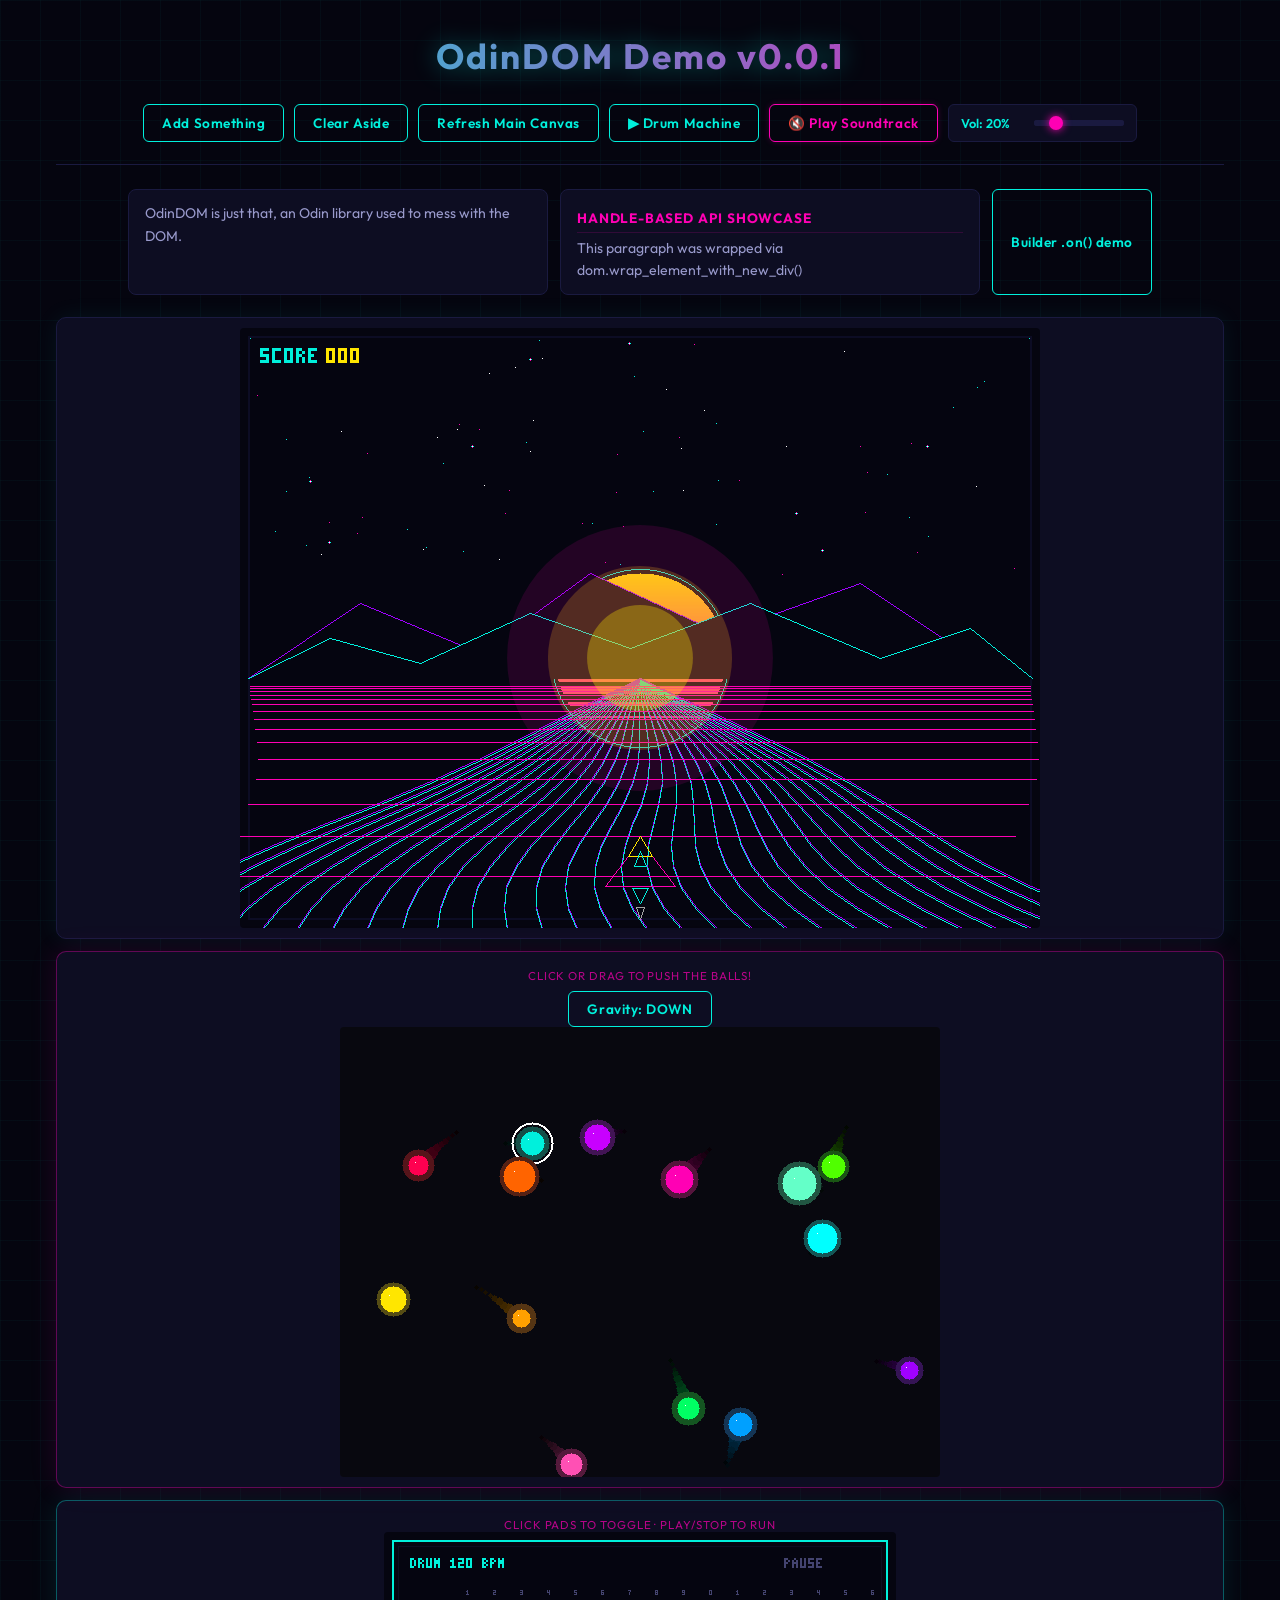
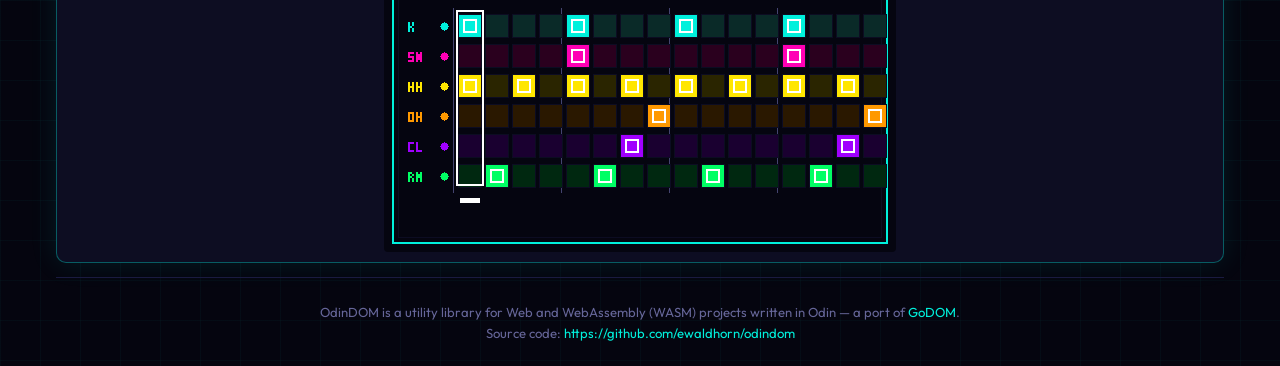
==== docs/index.html @ b6b57e2c "Fixes" ====
<!DOCTYPE html>
<html>
  <head>
    <meta charset="utf-8" />
    <meta name="viewport" content="width=device-width, initial-scale=1.0" />
    <meta name="description" content="OdinDOM — an Odin WebAssembly DOM utility library demo featuring canvas drawing primitives, interactive physics simulation, switchable gravity, and a drum sequencer." />
    <script src="../web/odindom.js"></script>
    <title>OdinDOM Demo</title>
    <link href="styles.css" rel="stylesheet" />
  </head>
  <body>
    <header>
      <h1 id="title">OdinDOM — The Demo</h1>
    </header>
    <nav>
      <div id="controls">
        <button id="addSomethingButton" type="button">Add Something</button>
        <button id="clearAsideButton" type="button">Clear Aside</button>
        <button id="refreshButton" type="button">Refresh Main Canvas</button>
        <button id="drumPlayButton" type="button">▶ Drum Machine</button>
        <button id="audioToggleButton" type="button" onclick="toggleAudio()">🔇 Play Soundtrack</button>
        <div class="volume-control">
          <span id="volumeLabel">Vol: 20%</span>
          <input id="volumeSlider" type="range" min="0" max="1" step="0.01" value="0.2" oninput="changeVolume(this.value)" />
        </div>
      </div>
    </nav>
    <hr />
    <section>
      <div id="loading">Loading ...</div>
      <div id="application" class="application"></div>
    </section>

    <!-- Canvas One: static synthwave gallery -->
    <div id="canvasOneDiv" class="canvas-container" title="Synthwave Gallery — click Refresh to redraw"></div>

    <!-- Canvas Two: interactive ball physics -->
    <div id="canvasTwoDiv" class="canvas-container canvas-interactive" title="Click or drag to push the balls!">
      <div class="canvas-hint">Click or drag to push the balls!</div>
      <div class="canvas-controls">
        <button id="gravityButton" type="button">Gravity: DOWN</button>
      </div>
    </div>

    <!-- Canvas Three: retro drum machine sequencer -->
    <div id="canvasThreeDiv" class="canvas-container canvas-drum" title="Click or tap to toggle sequencer steps!">
      <div class="canvas-hint">Click pads to toggle · Play/Stop to run</div>
    </div>

    <hr />
    <footer id="information">
      <p>
        OdinDOM is a utility library for Web and WebAssembly (WASM) projects written in Odin —
        a port of <a href="https://github.com/ewaldhorn/godom">GoDOM</a>.
      </p>
      <p>
        Source code:
        <a href="https://github.com/ewaldhorn/odindom">
            https://github.com/ewaldhorn/odindom
        </a>
      </p>
    </footer>

    <script src="app.js" defer></script>
  </body>
</html>
---- docs/styles.css ----
/* ============================================================
   OdinDOM Demo — Synthwave Dark Theme
   ============================================================ */

@import url('https://fonts.googleapis.com/css2?family=Outfit:wght@300;400;600;700&display=swap');

:root {
  --bg:           #05050f;
  --surface:      #0d0d22;
  --border:       #1a1a40;
  --glow-cyan:    #00f0dc;
  --glow-magenta: #ff00b4;
  --glow-violet:  #a000ff;
  --glow-yellow:  #ffe600;
  --text-primary: #e0e0ff;
  --text-muted:   #666699;
  --accent:       #00f0dc;
}

* {
  box-sizing: border-box;
  margin: 0;
  padding: 0;
}

body {
  font-family: 'Outfit', Roboto, Helvetica, Arial, sans-serif;
  background: var(--bg);
  color: var(--text-primary);
  max-width: 1200px;
  margin: 0 auto;
  padding: 16px;
  text-align: center;

  /* Subtle grid scanline texture */
  background-image:
    linear-gradient(rgba(0,240,220,0.03) 1px, transparent 1px),
    linear-gradient(90deg, rgba(0,240,220,0.03) 1px, transparent 1px);
  background-size: 40px 40px;
}

/* ---- Header ---- */
h1 {
  font-size: clamp(1.4rem, 4vw, 2.2rem);
  font-weight: 700;
  letter-spacing: 0.06em;
  padding: 18px 0 10px;
  background: linear-gradient(90deg, var(--glow-cyan), var(--glow-magenta));
  -webkit-background-clip: text;
  -webkit-text-fill-color: transparent;
  background-clip: text;
  filter: drop-shadow(0 0 12px rgba(0,240,220,0.4));
}

/* ---- Nav / Controls ---- */
nav {
  margin: 8px 0;
}

#controls {
  display: none;
  gap: 10px;
  flex-wrap: wrap;
  justify-content: center;
  padding: 8px 0;
}

button {
  font-family: inherit;
  font-size: 0.85rem;
  font-weight: 600;
  letter-spacing: 0.04em;
  padding: 8px 18px;
  border-radius: 6px;
  border: 1px solid var(--glow-cyan);
  background: transparent;
  color: var(--glow-cyan);
  cursor: pointer;
  transition: background 0.2s, box-shadow 0.2s, color 0.2s;
}

button:hover {
  background: rgba(0,240,220,0.12);
  box-shadow: 0 0 12px rgba(0,240,220,0.45);
  color: #fff;
}

hr {
  border: none;
  border-top: 1px solid var(--border);
  margin: 14px 0;
}

/* ---- Application section (article + aside) ---- */
#loading {
  color: var(--text-muted);
  padding: 16px;
  font-style: italic;
}

#information {
  display: none;
  color: var(--text-muted);
  font-size: 0.82rem;
  line-height: 1.6;
  padding: 10px 0 6px;
}

#information a {
  color: var(--glow-cyan);
  text-decoration: none;
}
#information a:hover {
  text-decoration: underline;
}

.application {
  display: flex;
  flex-wrap: wrap;
  gap: 12px;
  justify-content: center;
  padding: 10px 0;
}

article, aside {
  background: var(--surface);
  border: 1px solid var(--border);
  border-radius: 8px;
  padding: 12px 16px;
  min-width: 180px;
  flex: 1 1 200px;
  max-width: 420px;
  text-align: left;
  font-size: 0.88rem;
  color: var(--text-muted);
  line-height: 1.6;
}

/* ---- Canvas containers ---- */
.canvas-container {
  display: flex;
  flex-direction: column;
  align-items: center;
  justify-content: center;
  margin: 12px auto;
  padding: 10px;
  background: var(--surface);
  border: 1px solid var(--border);
  border-radius: 10px;
  box-shadow: 0 0 24px rgba(0,240,220,0.07);
  /* Allow the canvas to shrink on narrow screens */
  max-width: 100%;
  overflow: hidden;
}

/* Canvas elements created by Zig scale responsively */
canvas {
  max-width: 100%;
  height: auto;
  display: block;
  border-radius: 4px;
  image-rendering: pixelated;
}

/* Physics canvas — crosshair cursor, extra neon glow hint */
.canvas-interactive {
  border-color: rgba(255,0,180,0.35);
  box-shadow: 0 0 28px rgba(255,0,180,0.12);
  position: relative;
}

.canvas-interactive canvas {
  cursor: crosshair;
}

.canvas-drum {
  border-color: rgba(0, 240, 220, 0.35);
  box-shadow: 0 0 28px rgba(0, 240, 220, 0.10);
}

.canvas-drum canvas {
  cursor: pointer;
  image-rendering: pixelated;
}

.canvas-hint {
  font-size: 0.72rem;
  color: var(--glow-magenta);
  letter-spacing: 0.08em;
  text-transform: uppercase;
  margin-top: 6px;
  opacity: 0.7;
  transition: opacity 0.3s;
}

.canvas-interactive:hover .canvas-hint {
  opacity: 1.0;
}

.canvas-controls {
  margin-top: 8px;
  display: flex;
  gap: 8px;
  justify-content: center;
  flex-wrap: wrap;
}

/* ---- Coloured text classes (used by addRandomParagraph) ---- */
.blue   { color: #4488ff; }
.red    { color: #ff4466; }
.orange { color: #ff9900; }
.large  { font-size: large; }
.larger { font-size: larger; }
.xlarge { font-size: x-large; }

/* ---- Aside element variants ---- */
.aside-note {
  font-size: 0.82rem;
  padding: 4px 8px;
  margin: 4px 0;
  border-left: 3px solid var(--glow-cyan);
  border-radius: 2px;
  background: rgba(0,240,220,0.04);
  transition: border-color 0.3s;
}
.aside-note.blue   { border-left-color: #4488ff; }
.aside-note.red    { border-left-color: #ff4466; }
.aside-note.orange { border-left-color: #ff9900; }

.aside-tag {
  display: inline-block;
  font-size: 0.72rem;
  font-weight: 600;
  letter-spacing: 0.04em;
  padding: 2px 8px;
  margin: 3px 2px;
  border-radius: 10px;
  border: 1px solid;
  background: rgba(0,240,220,0.06);
  text-transform: lowercase;
}
.aside-tag.blue   { border-color: #4488ff; color: #6699ff; }
.aside-tag.red    { border-color: #ff4466; color: #ff6688; }
.aside-tag.orange { border-color: #ff9900; color: #ffbb44; }

.aside-quip {
  font-style: italic;
  font-size: 0.85rem;
  color: var(--text-muted);
  padding: 4px 8px 4px 16px;
  margin: 4px 0;
  position: relative;
  opacity: 0.85;
}
.aside-quip::before {
  content: "\201C";
  position: absolute;
  left: 0;
  top: 2px;
  font-size: 1.2rem;
  color: var(--glow-magenta);
  opacity: 0.5;
}

.boo-header {
  font-size: 0.85rem;
  font-weight: 700;
  letter-spacing: 0.06em;
  text-transform: uppercase;
  color: var(--glow-magenta);
  margin: 6px 0 4px;
  padding-bottom: 2px;
  border-bottom: 1px solid rgba(255,0,180,0.15);
}

/* ---- Soundtrack Toggle Button Neon Styling ---- */
#audioToggleButton {
  border-color: var(--glow-magenta);
  color: var(--glow-magenta);
  box-shadow: 0 0 6px rgba(255, 0, 180, 0.2);
  transition: all 0.3s cubic-bezier(0.4, 0, 0.2, 1);
}

#audioToggleButton:hover {
  background: rgba(255, 0, 180, 0.15);
  box-shadow: 0 0 16px rgba(255, 0, 180, 0.6);
  color: #fff;
  text-shadow: 0 0 4px #fff;
}

#audioToggleButton.playing {
  background: rgba(255, 0, 180, 0.25);
  box-shadow: 0 0 20px rgba(255, 0, 180, 0.8);
  color: #fff;
  border-color: #fff;
  animation: neon-pulse 1.8s infinite alternate;
}

@keyframes neon-pulse {
  0% {
    box-shadow: 0 0 10px rgba(255, 0, 180, 0.5), inset 0 0 5px rgba(255, 0, 180, 0.3);
  }
  100% {
    box-shadow: 0 0 24px rgba(255, 0, 180, 0.9), inset 0 0 10px rgba(255, 0, 180, 0.5);
  }
}

/* ---- Volume Slider Styling ---- */
.volume-control {
  display: flex;
  align-items: center;
  gap: 8px;
  background: var(--surface);
  border: 1px solid var(--border);
  padding: 4px 12px;
  border-radius: 6px;
  height: 38px; /* Match standard button height */
}

#volumeLabel {
  font-size: 0.8rem;
  font-weight: 600;
  color: var(--glow-cyan);
  min-width: 65px;
  text-align: left;
}

#volumeSlider {
  -webkit-appearance: none;
  appearance: none;
  width: 90px;
  height: 6px;
  border-radius: 3px;
  background: var(--border);
  outline: none;
  cursor: pointer;
  transition: background 0.3s;
}

#volumeSlider::-webkit-slider-runnable-track {
  width: 100%;
  height: 6px;
  cursor: pointer;
  background: var(--border);
  border-radius: 3px;
}

#volumeSlider::-webkit-slider-thumb {
  -webkit-appearance: none;
  appearance: none;
  width: 14px;
  height: 14px;
  border-radius: 50%;
  background: var(--glow-magenta);
  cursor: pointer;
  margin-top: -4px; /* offset vertical alignment */
  box-shadow: 0 0 8px var(--glow-magenta);
  transition: transform 0.1s, box-shadow 0.2s;
}

#volumeSlider::-webkit-slider-thumb:hover {
  transform: scale(1.25);
  box-shadow: 0 0 12px var(--glow-magenta);
}

#volumeSlider::-moz-range-thumb {
  width: 14px;
  height: 14px;
  border: none;
  border-radius: 50%;
  background: var(--glow-magenta);
  cursor: pointer;
  box-shadow: 0 0 8px var(--glow-magenta);
  transition: transform 0.1s, box-shadow 0.2s;
}

#volumeSlider::-moz-range-thumb:hover {
  transform: scale(1.25);
  box-shadow: 0 0 12px var(--glow-magenta);
}
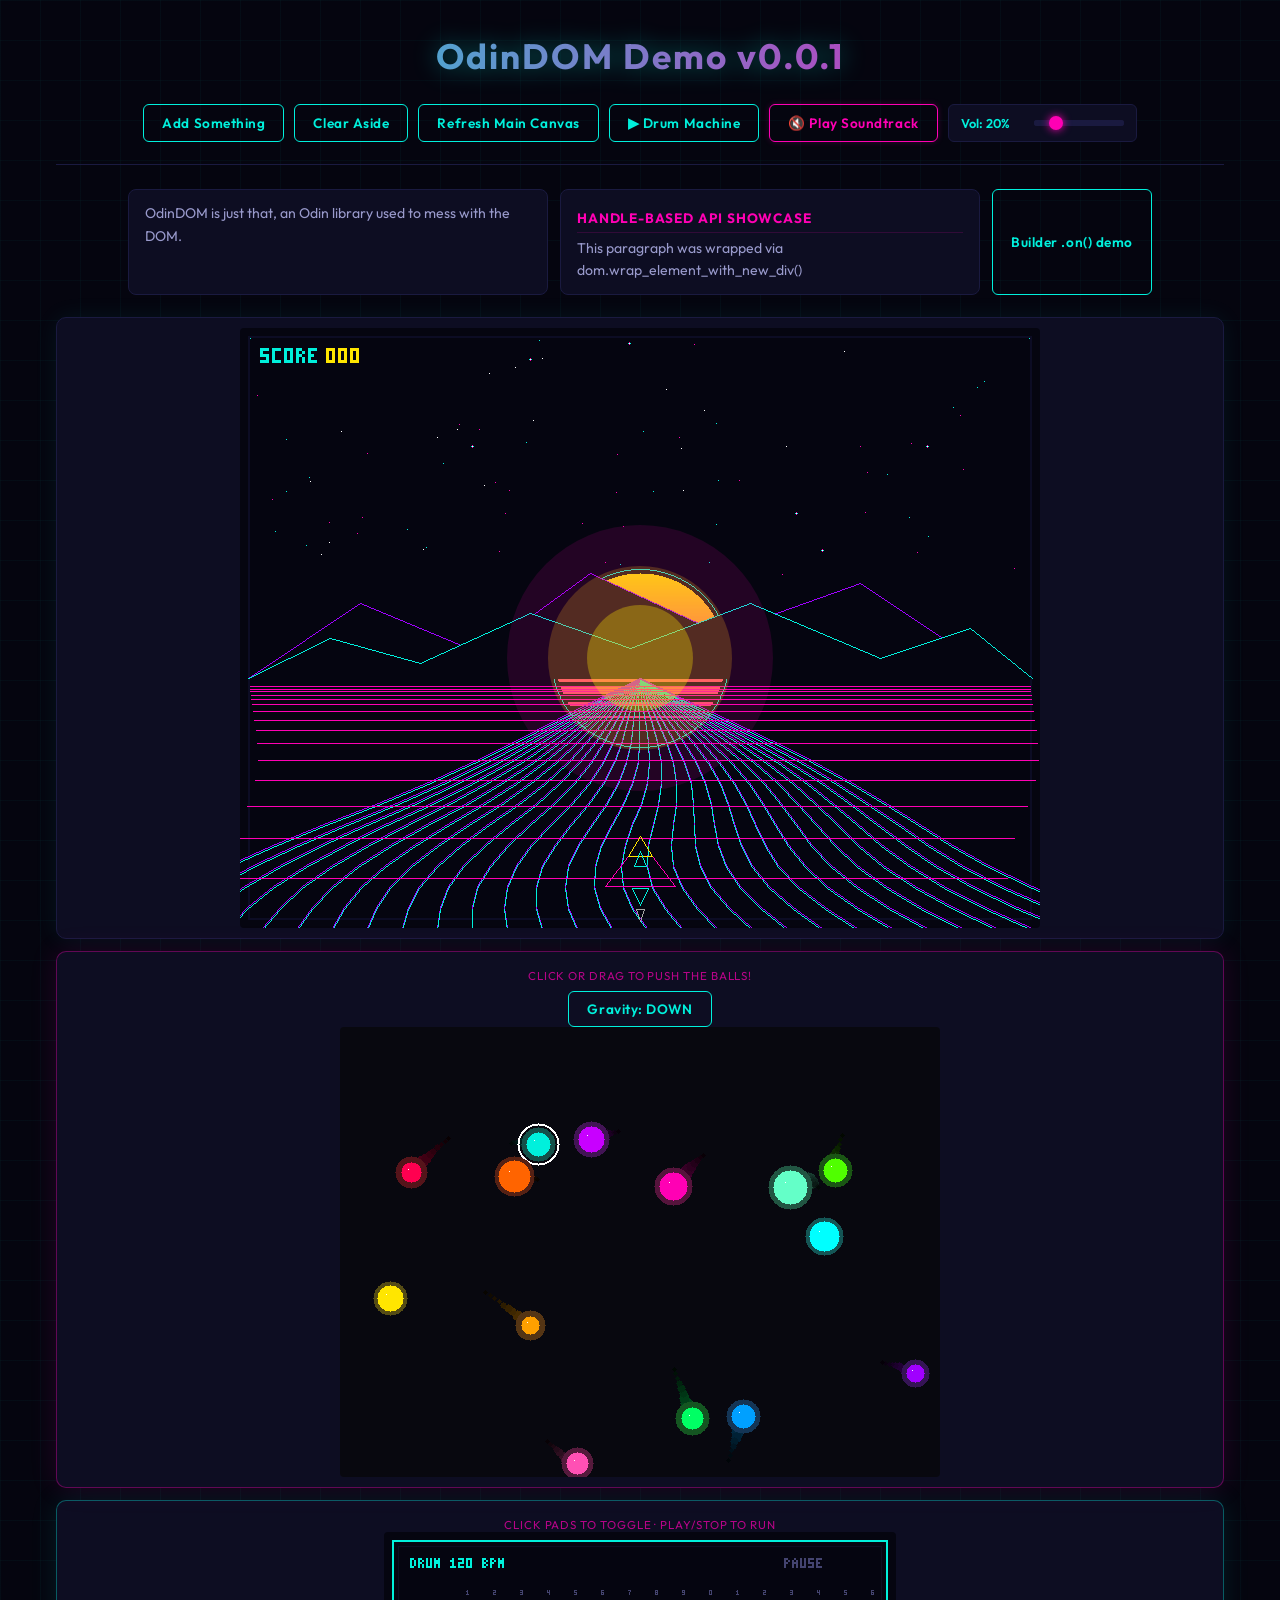
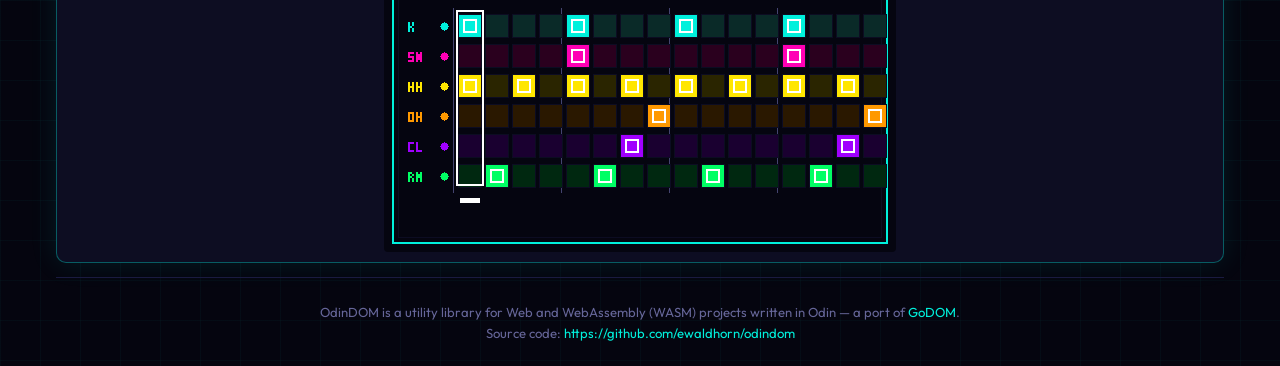
==== commit dc7b4871: "Fix retarded Sonnet 5 issues" ====
--- a/docs/index.html
+++ b/docs/index.html
@@ -4,7 +4,7 @@
     <meta charset="utf-8" />
     <meta name="viewport" content="width=device-width, initial-scale=1.0" />
     <meta name="description" content="OdinDOM — an Odin WebAssembly DOM utility library demo featuring canvas drawing primitives, interactive physics simulation, switchable gravity, and a drum sequencer." />
-    <script src="../web/odindom.js"></script>
+    <script src="odindom.js"></script>
     <title>OdinDOM Demo</title>
     <link href="styles.css" rel="stylesheet" />
   </head>
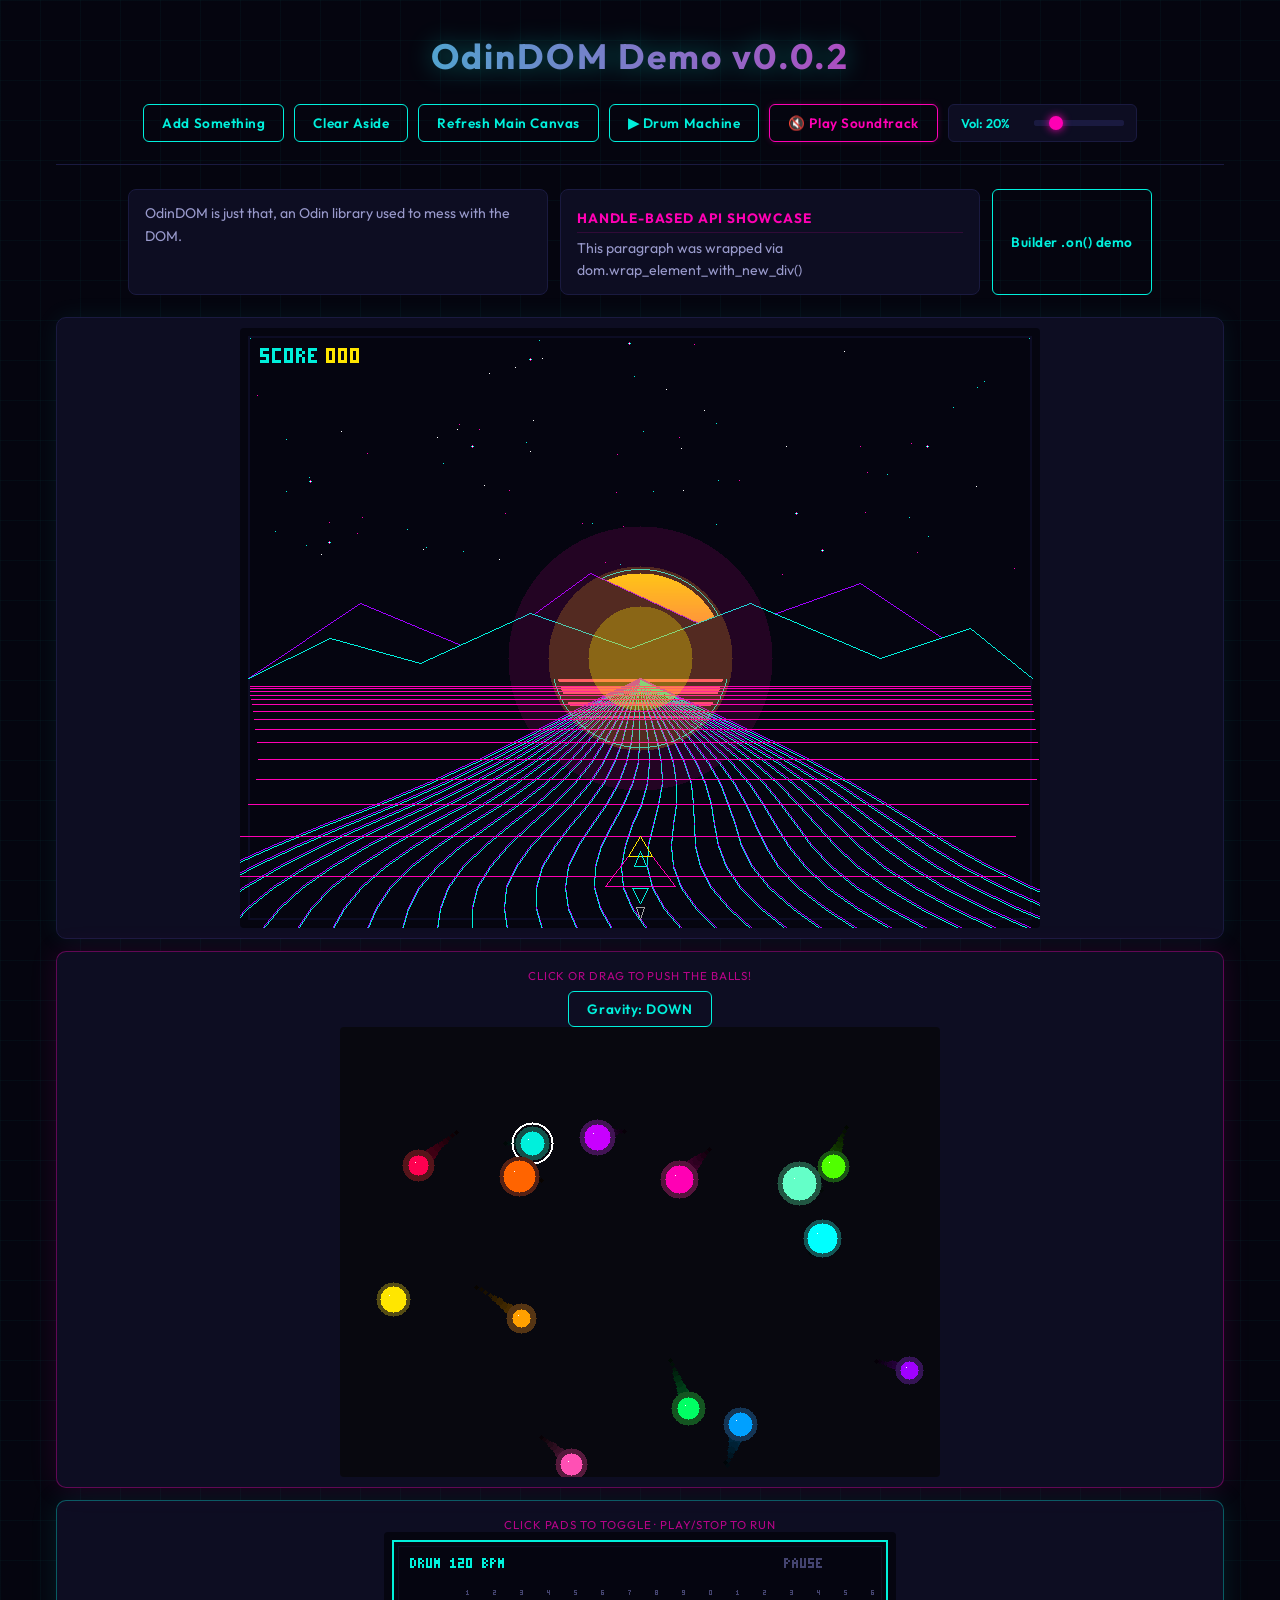
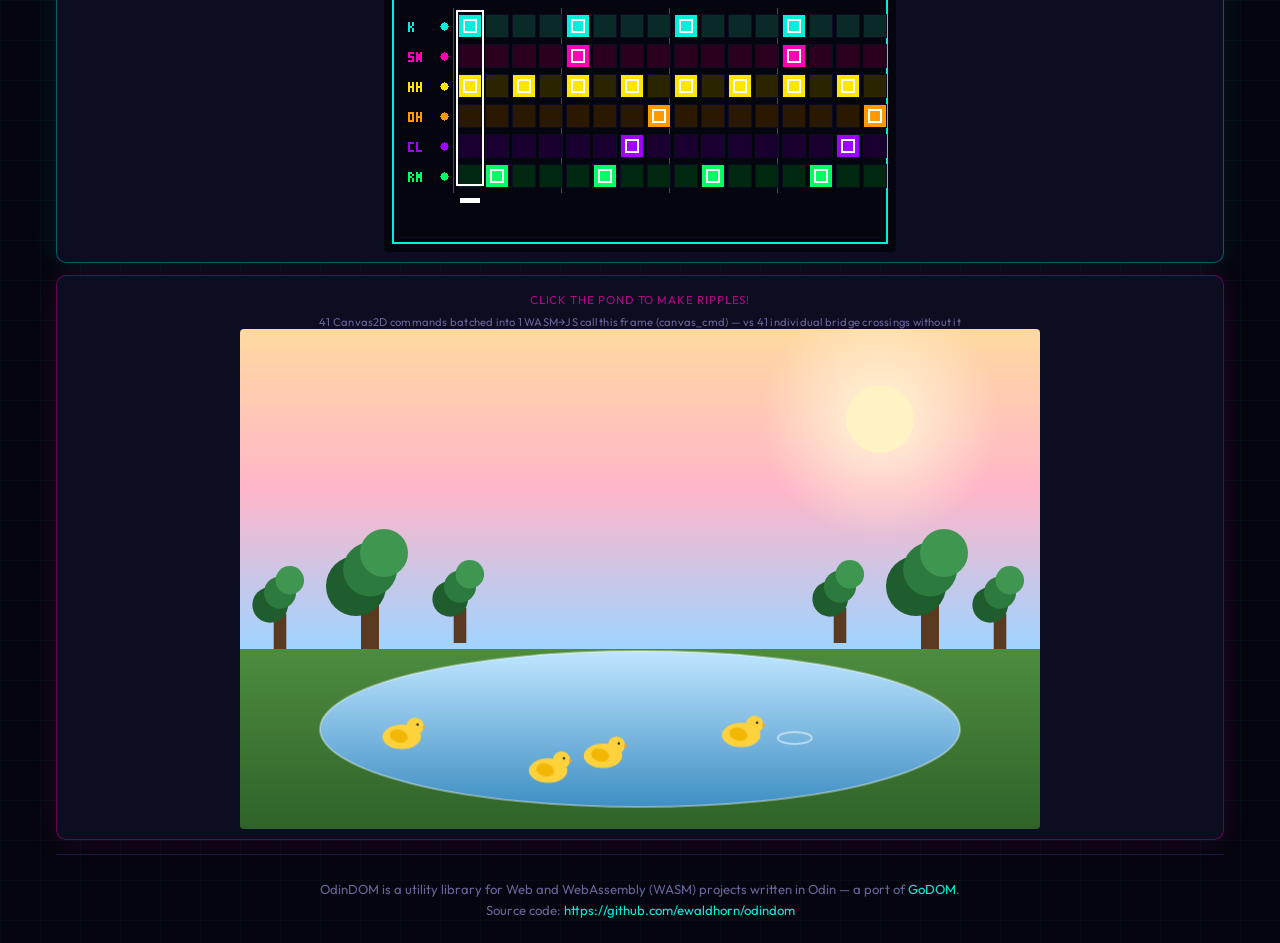
==== commit 453dbb42: "Expanding examples a bit so folks have something to copy & paste to get started with" ====
--- a/docs/index.html
+++ b/docs/index.html
@@ -47,6 +47,14 @@
       <div class="canvas-hint">Click pads to toggle · Play/Stop to run</div>
     </div>
 
+    <!-- Canvas Four: Grove & Pond, rendered entirely via canvas_cmd (batched Canvas2D commands) -->
+    <div id="canvasFourDiv" class="canvas-container canvas-interactive canvas-smooth" title="Click the pond to make ripples!">
+      <div class="canvas-hint">Click the pond to make ripples!</div>
+      <div class="canvas-controls">
+        <span id="canvasFourHud" class="canvas-hud"></span>
+      </div>
+    </div>
+
     <hr />
     <footer id="information">
       <p>
--- a/docs/styles.css
+++ b/docs/styles.css
@@ -205,6 +205,19 @@
   flex-wrap: wrap;
 }
 
+/* Canvas four is drawn with real Canvas2D commands (canvas_cmd), not a putImageData pixel blit —
+   undo the pixelated scaling used by the other canvases so gradients/arcs stay smooth. */
+.canvas-smooth canvas {
+  image-rendering: auto;
+}
+
+.canvas-hud {
+  font-size: 0.7rem;
+  color: var(--text-muted);
+  letter-spacing: 0.02em;
+  text-align: center;
+}
+
 /* ---- Coloured text classes (used by addRandomParagraph) ---- */
 .blue   { color: #4488ff; }
 .red    { color: #ff4466; }
